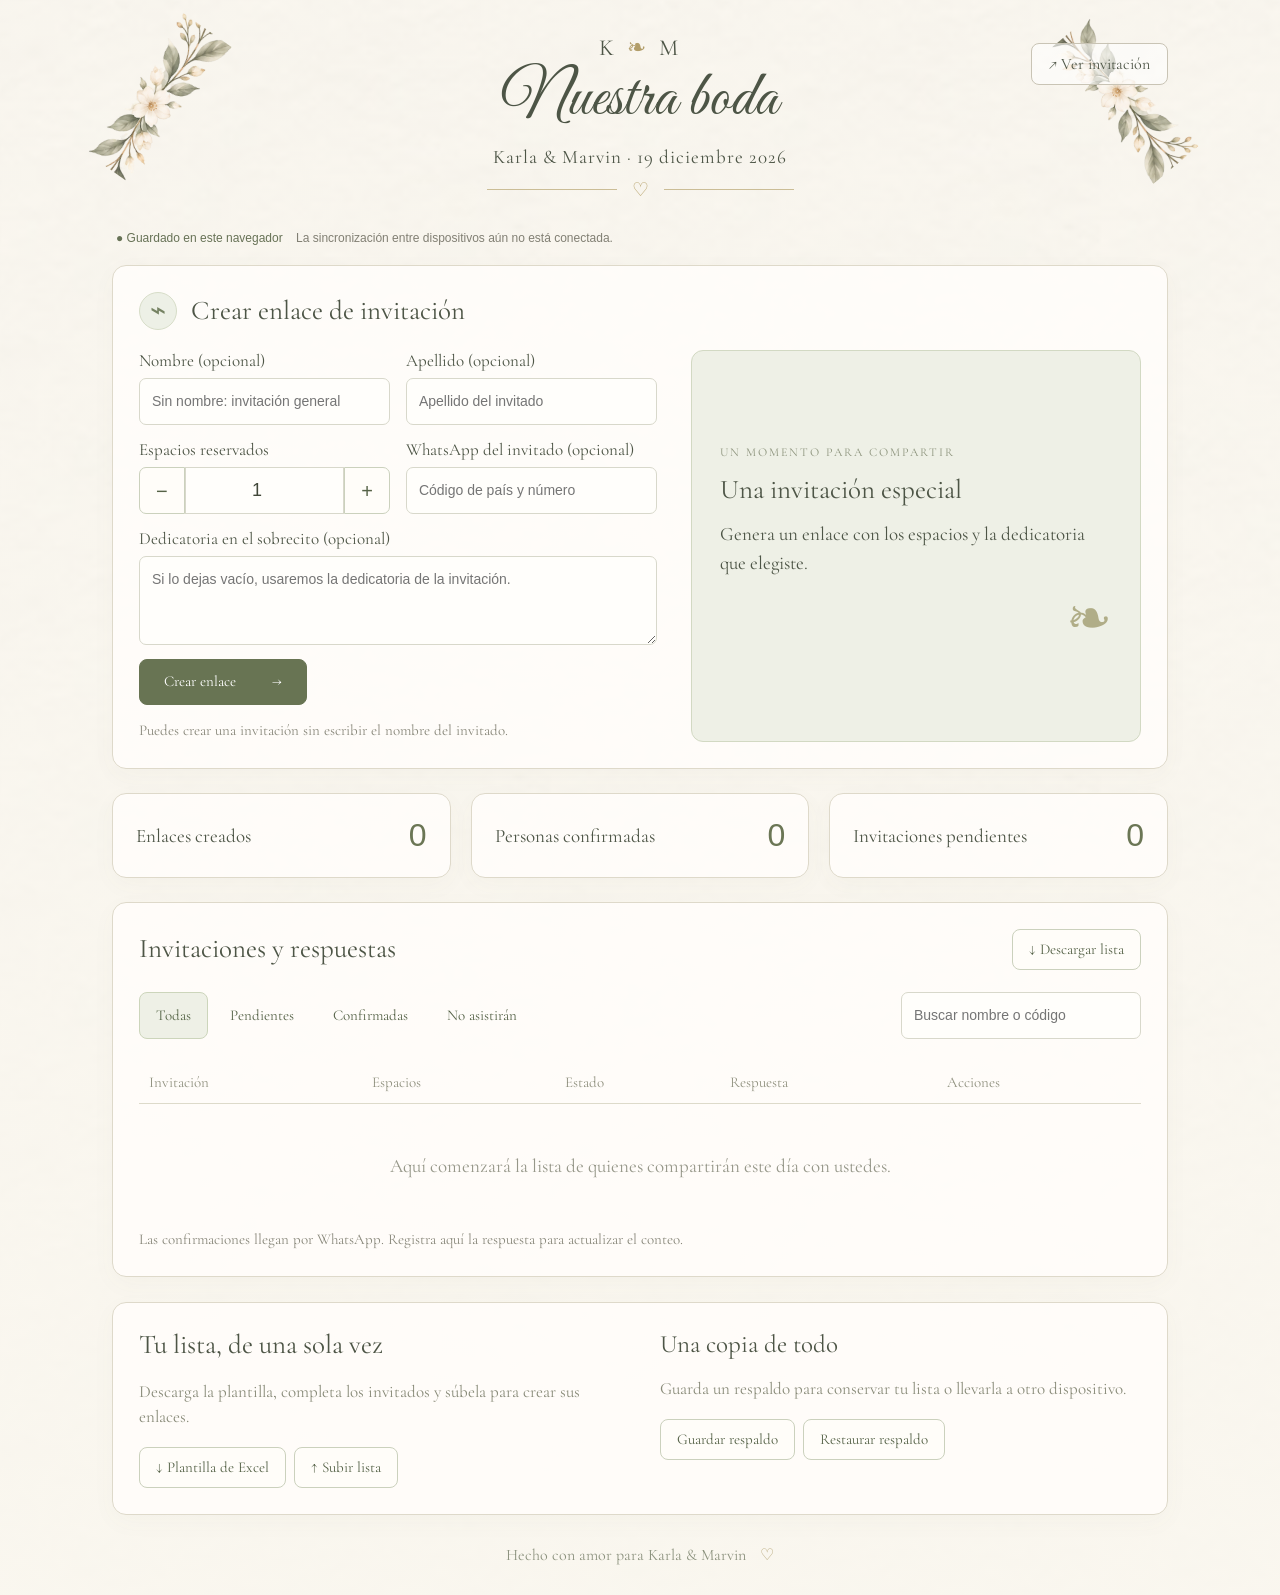
==== panel.html @ fdee2c8f "Crear panel floral de invitados con Excel y enlaces personalizados" ====
<!doctype html><html lang="es"><head><meta charset="utf-8"><meta name="viewport" content="width=device-width,initial-scale=1"><meta name="robots" content="noindex,nofollow"><meta name="referrer" content="no-referrer"><title>Nuestra boda · Panel de invitados</title><link rel="stylesheet" href="panel.css?v=1"><script src="xlsx.full.min.js" defer></script><script src="panel.js?v=1" defer></script></head><body><main class="shell"><header><a class="preview" href="./" target="_blank" rel="noopener">↗ Ver invitación</a><div class="monogram">K <span>❧</span> M</div><h1>Nuestra boda</h1><p class="subtitle">Karla & Marvin · 19 diciembre 2026</p><div class="divider">♡</div></header><p class="storage">● Guardado en este navegador <span>La sincronización entre dispositivos aún no está conectada.</span></p>
<section class="card create"><h2><span class="icon">⌁</span> Crear enlace de invitación</h2><div class="create-grid"><form id="create-form"><div class="field-grid"><label>Nombre (opcional)<input id="guest-first" maxlength="80" placeholder="Sin nombre: invitación general"></label><label>Apellido (opcional)<input id="guest-last" maxlength="80" placeholder="Apellido del invitado"></label></div><div class="field-grid"><label>Espacios reservados<div class="stepper"><button type="button" id="less" aria-label="Disminuir espacios">−</button><input id="spaces" type="number" min="1" max="50" step="1" value="1" required><button type="button" id="more" aria-label="Aumentar espacios">+</button></div></label><label>WhatsApp del invitado (opcional)<input id="phone" type="tel" maxlength="20" placeholder="Código de país y número"></label></div><label>Dedicatoria en el sobrecito (opcional)<textarea id="message" maxlength="1500" rows="3" placeholder="Si lo dejas vacío, usaremos la dedicatoria de la invitación."></textarea></label><button class="primary" type="submit">Crear enlace <span>→</span></button><p class="hint">Puedes crear una invitación sin escribir el nombre del invitado.</p></form><div class="link-preview" id="ready"><div class="tiny">UN MOMENTO PARA COMPARTIR</div><h3>Una invitación especial</h3><p>Genera un enlace con los espacios y la dedicatoria que elegiste.</p><div id="ready-actions" hidden><label>Enlace listo<input id="ready-url" readonly></label><div class="actions"><button id="copy-ready">Copiar enlace</button><a id="share-ready" target="_blank" rel="noopener">WhatsApp ↗</a><a id="open-ready" target="_blank" rel="noopener">Ver invitación ↗</a></div></div><span class="ornament">❧</span></div></div></section>
<div class="stats"><div class="card"><span>Enlaces creados</span><strong id="total">0</strong></div><div class="card"><span>Personas confirmadas</span><strong id="confirmed">0</strong></div><div class="card"><span>Invitaciones pendientes</span><strong id="pending">0</strong></div></div>
<section class="card list"><div class="section-head"><h2>Invitaciones y respuestas</h2><button id="export-list">↓ Descargar lista</button></div><div class="list-tools"><div class="filters" role="group" aria-label="Filtrar invitaciones"><button data-filter="all" class="active">Todas</button><button data-filter="pending">Pendientes</button><button data-filter="confirmed">Confirmadas</button><button data-filter="declined">No asistirán</button></div><input id="search" type="search" placeholder="Buscar nombre o código" aria-label="Buscar nombre o código"></div><div class="table-wrap"><table><thead><tr><th>Invitación</th><th>Espacios</th><th>Estado</th><th>Respuesta</th><th>Acciones</th></tr></thead><tbody id="rows"></tbody></table></div><p id="empty" class="empty">Aquí comenzará la lista de quienes compartirán este día con ustedes.</p><p class="hint">Las confirmaciones llegan por WhatsApp. Registra aquí la respuesta para actualizar el conteo.</p></section>
<section class="card imports"><div><h2>Tu lista, de una sola vez</h2><p>Descarga la plantilla, completa los invitados y súbela para crear sus enlaces.</p><div class="actions"><button id="template">↓ Plantilla de Excel</button><label class="button">↑ Subir lista<input hidden id="import-file" type="file" accept=".xlsx,.csv"></label></div></div><div><h3>Una copia de todo</h3><p>Guarda un respaldo para conservar tu lista o llevarla a otro dispositivo.</p><div class="actions"><button id="backup">Guardar respaldo</button><label class="button">Restaurar respaldo<input hidden id="restore-file" type="file" accept=".json"></label></div></div></section><footer>Hecho con amor para Karla & Marvin <span>♡</span></footer></main>
<dialog id="edit-dialog"><form id="edit-form"><button type="button" class="close" aria-label="Cerrar">×</button><p class="tiny">UN LUGAR EN NUESTRA HISTORIA</p><h2 id="edit-title">Invitación</h2><label>Nombre completo<input id="edit-name" maxlength="160"></label><label>Espacios reservados<input id="edit-spaces" type="number" min="1" max="50" required></label><label>WhatsApp (opcional)<input id="edit-phone" type="tel" maxlength="20"></label><label>Dedicatoria<textarea id="edit-message" maxlength="1500" rows="3"></textarea></label><label>Respuesta<select id="edit-status"><option value="pending">Pendiente</option><option value="confirmed">Confirmada</option><option value="declined">No asistirá</option></select></label><label>Personas que asistirán<input id="edit-attending" type="number" min="0" max="50" value="0" required></label><p class="hint">Al editar, vuelve a compartir el nuevo enlace. Los enlaces enviados conservan los datos anteriores.</p><button class="primary">Guardar cambios</button><button type="button" id="archive">Archivar invitación</button></form></dialog>
<dialog id="import-dialog"><button class="close" aria-label="Cerrar">×</button><h2>Revisar lista</h2><p id="import-summary"></p><div id="import-preview"></div><button class="primary" id="import-confirm">Crear los enlaces</button></dialog><div id="toast" role="status" aria-live="polite"></div></body></html>
---- panel.css ----
@font-face{font-family:WeddingScript;src:url(script.ttf)}@font-face{font-family:WeddingSerif;src:url(serif.ttf)}*{box-sizing:border-box}body{margin:0;background:#f7f4ec;color:#4d5546;font-family:WeddingSerif,Georgia,serif;font-size:19px;background-image:linear-gradient(#faf7efab,#faf7efeb),url(paper-v2.webp);background-size:auto,550px}.shell{max-width:1120px;margin:auto;padding:26px 32px 30px;position:relative}header{isolation:isolate;text-align:center;position:relative;padding:8px 0 16px}header:before,header:after{content:'';position:absolute;pointer-events:none;top:-30px;width:170px;height:205px;background:url(flores-detalle.png) center/contain no-repeat;opacity:.8;z-index:-1}header:before{left:-40px;transform:rotate(125deg)}header:after{right:-40px;transform:rotate(230deg)}.monogram{font-size:23px;letter-spacing:4px}.monogram span{color:#b29d69}h1{font-family:WeddingScript,cursive;font-weight:400;font-size:64px;margin:3px 0 0;line-height:1.1}.subtitle{margin:10px 0;font-size:19px;letter-spacing:1px}.divider{display:flex;align-items:center;gap:15px;justify-content:center;color:#b8a36c}.divider:before,.divider:after{content:'';width:130px;height:1px;background:#cbbd96}.preview{position:absolute;right:0;top:17px;text-decoration:none;border:1px solid #c9c4b5;padding:10px 17px;border-radius:8px;font-size:16px;color:inherit;background:#fff9}.storage{font-family:Arial,sans-serif;font-size:12px;color:#677256;margin:14px 4px 20px}.storage span{color:#817f73;margin-left:10px}.card{background:#fffdfaee;border:1px solid #ded9ca;border-radius:14px;box-shadow:0 7px 25px #73644709;padding:26px}h2{font-weight:500;font-size:27px;margin:0 0 20px;line-height:1.2}h3{font-size:27px;font-weight:500;margin:14px 0}.icon{display:inline-flex;background:#edf0e6;border:1px solid #d7ddc8;align-items:center;justify-content:center;border-radius:50%;width:38px;height:38px;margin-right:8px;color:#768363}.create-grid{display:grid;grid-template-columns:1.15fr 1fr;gap:34px}.field-grid{display:grid;grid-template-columns:1fr 1fr;gap:16px}label{display:block;font-size:17px;margin:0 0 14px}input,textarea,select{display:block;width:100%;font:14px Arial,sans-serif;color:#414739;padding:12px;border:1px solid #d8d8cb;border-radius:7px;background:#fffefb;margin-top:7px;line-height:1.5}textarea{resize:vertical}button,.button,.actions a{font:15px WeddingSerif,Georgia,serif;cursor:pointer;color:#556247;background:#fffdf9;border:1px solid #cbd1bd;padding:10px 16px;border-radius:8px;text-decoration:none;display:inline-block;line-height:1.3}button:hover,.button:hover,.actions a:hover{background:#edf0e6}button:focus-visible,a:focus-visible,input:focus-visible,textarea:focus-visible,select:focus-visible{outline:2px solid #a59159;outline-offset:3px}.primary{background:#687453;color:#fff;border-color:#687453;padding:12px 24px}.primary:hover{background:#536141}.primary span{margin-left:32px}.stepper{display:flex;margin-top:7px;height:47px}.stepper input{margin:0;border-radius:0;text-align:center;font-size:18px;font-variant-numeric:tabular-nums;appearance:textfield}.stepper button{font-family:Arial;font-size:20px}.stepper button:first-child{border-radius:7px 0 0 7px}.stepper button:last-child{border-radius:0 7px 7px 0}.hint{font-size:15px;color:#88877a;line-height:1.45;margin-bottom:0}.link-preview{background:#eef0e6;border:1px solid #d2d9c3;border-radius:12px;padding:35px 28px;align-self:stretch;position:relative;overflow:hidden;display:flex;flex-direction:column;justify-content:center}.tiny{font-size:12px;letter-spacing:2px;color:#8a917a}.link-preview p{line-height:1.5;margin:0 0 15px}.link-preview input{font-size:12px}.ornament{color:#b0ad87;font-size:55px;text-align:right;line-height:1}.actions{display:flex;gap:8px;flex-wrap:wrap}.stats{display:grid;grid-template-columns:repeat(3,1fr);gap:20px;margin:24px 0}.stats .card{display:flex;align-items:center;justify-content:space-between;padding:23px}.stats span{font-size:19px}.stats strong{font:32px Arial,sans-serif;color:#6b7655;font-weight:400}.section-head{display:flex;align-items:center;justify-content:space-between;gap:16px}.section-head h2{margin:0}.list-tools{display:flex;justify-content:space-between;gap:20px;margin:22px 0}.filters{display:flex;gap:5px;flex-wrap:wrap}.filters button{border-color:transparent;background:transparent}.filters .active{background:#eef0e6;border:1px solid #ccd5bb;color:#566647}.list-tools input{width:240px;margin:0}.table-wrap{overflow:auto}table{border-collapse:collapse;width:100%;font-size:17px;min-width:680px}th{font-weight:500;color:#919280;font-size:15px;text-align:left;padding:12px 10px;border-bottom:1px solid #dddaca}td{padding:18px 10px;border-bottom:1px solid #eae6db}td small{display:block;color:#919280;font-size:14px;margin-top:3px}td:nth-child(2){font:17px Arial,sans-serif}.badge{font-size:14px;border-radius:20px;padding:5px 10px;background:#f4ecda;color:#a18b54;white-space:nowrap}.badge.confirmed{background:#e9efdf;color:#61724b}.badge.declined{background:#f4e5df;color:#9b7162}td .actions button,td .actions a{font-size:14px;padding:7px 9px}.empty{text-align:center;padding:28px;line-height:1.6;color:#969789}.imports{display:grid;grid-template-columns:1fr 1fr;gap:40px;margin-top:25px}.imports h2{margin-bottom:10px}.imports h3{margin:0 0 10px;font-size:25px}.imports p{font-size:17px;line-height:1.5;color:#898b79}.imports .button{margin:0}footer{text-align:center;color:#8c927e;font-size:16px;padding:30px 0 0}footer span{color:#b4a475;margin-left:10px}dialog{width:min(560px,calc(100% - 30px));max-height:90dvh;overflow:auto;border:1px solid #d9d2bf;border-radius:15px;padding:32px;background:#faf8f0;color:#4d5546}dialog::backdrop{background:#252d2559;backdrop-filter:blur(4px)}dialog .close{float:right;font:22px Arial;border:none;background:transparent;padding:0 6px}dialog .primary{margin-right:10px}#import-preview{max-height:300px;overflow:auto;margin:16px 0}#import-preview p{margin:0;padding:9px;border-bottom:1px solid #dedbce;font-size:17px}#toast{position:fixed;bottom:24px;left:50%;transform:translateX(-50%);background:#4e5b40;color:white;padding:13px 24px;border-radius:9px;box-shadow:0 4px 20px #0002;max-width:90%;font:14px Arial;display:none;z-index:10}[hidden]{display:none!important}@media(max-width:800px){.shell{padding:22px 17px}.create-grid{grid-template-columns:1fr;gap:20px}.preview{position:static;display:inline-block;margin-bottom:17px}h1{font-size:57px}header:before,header:after{width:100px;opacity:.5}.stats{gap:9px}.stats .card{padding:17px 12px;display:block}.stats span{display:block;font-size:16px;min-height:36px}.stats strong{display:block;margin-top:8px;font-size:27px}.card{padding:22px 18px}.imports{grid-template-columns:1fr;gap:25px}.section-head{align-items:flex-start}.section-head h2{font-size:23px}.list-tools{display:block}.list-tools input{width:100%;margin-top:13px}.storage span{display:block;margin:6px 0 0}.link-preview{padding:25px}.field-grid{gap:10px}label{font-size:16px}input,textarea{font-size:16px}.actions{gap:7px}}@media(prefers-reduced-motion:no-preference){button,a{transition:background .2s}dialog[open]{animation:appear .3s ease-out}@keyframes appear{from{opacity:0;transform:translateY(10px)}to{opacity:1;transform:none}}}
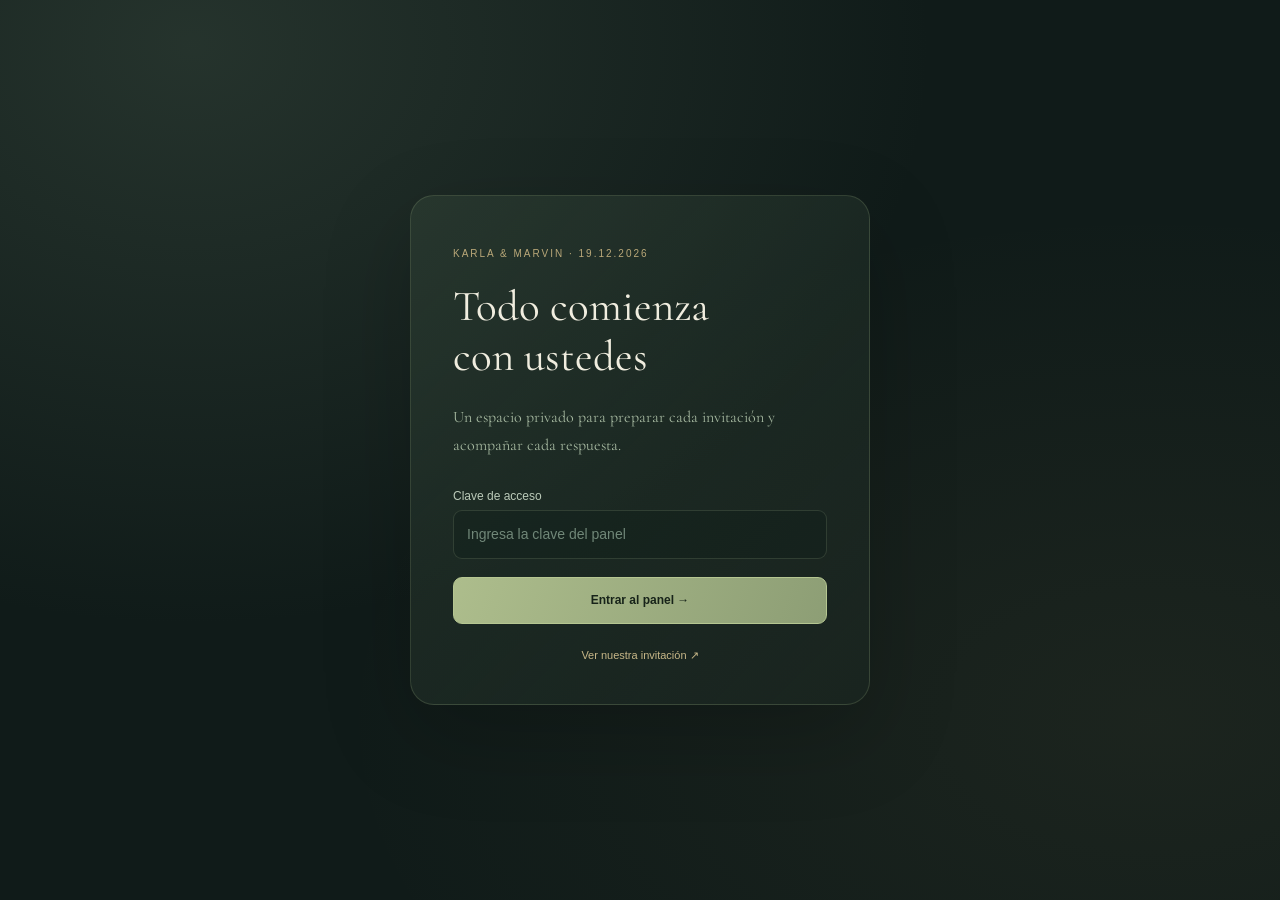
==== commit 1ad5359a: "Panel privado con API D1, Excel y confirmación desde la invitación Acceso con secreto en Cloudflare," ====
--- a/panel.html
+++ b/panel.html
@@ -1,7 +1,7 @@
-<!doctype html><html lang="es"><head><meta charset="utf-8"><meta name="viewport" content="width=device-width,initial-scale=1"><meta name="robots" content="noindex,nofollow"><meta name="referrer" content="no-referrer"><title>Nuestra boda · Panel de invitados</title><link rel="stylesheet" href="panel.css?v=1"><script src="xlsx.full.min.js" defer></script><script src="panel.js?v=1" defer></script></head><body><main class="shell"><header><a class="preview" href="./" target="_blank" rel="noopener">↗ Ver invitación</a><div class="monogram">K <span>❧</span> M</div><h1>Nuestra boda</h1><p class="subtitle">Karla & Marvin · 19 diciembre 2026</p><div class="divider">♡</div></header><p class="storage">● Guardado en este navegador <span>La sincronización entre dispositivos aún no está conectada.</span></p>
-<section class="card create"><h2><span class="icon">⌁</span> Crear enlace de invitación</h2><div class="create-grid"><form id="create-form"><div class="field-grid"><label>Nombre (opcional)<input id="guest-first" maxlength="80" placeholder="Sin nombre: invitación general"></label><label>Apellido (opcional)<input id="guest-last" maxlength="80" placeholder="Apellido del invitado"></label></div><div class="field-grid"><label>Espacios reservados<div class="stepper"><button type="button" id="less" aria-label="Disminuir espacios">−</button><input id="spaces" type="number" min="1" max="50" step="1" value="1" required><button type="button" id="more" aria-label="Aumentar espacios">+</button></div></label><label>WhatsApp del invitado (opcional)<input id="phone" type="tel" maxlength="20" placeholder="Código de país y número"></label></div><label>Dedicatoria en el sobrecito (opcional)<textarea id="message" maxlength="1500" rows="3" placeholder="Si lo dejas vacío, usaremos la dedicatoria de la invitación."></textarea></label><button class="primary" type="submit">Crear enlace <span>→</span></button><p class="hint">Puedes crear una invitación sin escribir el nombre del invitado.</p></form><div class="link-preview" id="ready"><div class="tiny">UN MOMENTO PARA COMPARTIR</div><h3>Una invitación especial</h3><p>Genera un enlace con los espacios y la dedicatoria que elegiste.</p><div id="ready-actions" hidden><label>Enlace listo<input id="ready-url" readonly></label><div class="actions"><button id="copy-ready">Copiar enlace</button><a id="share-ready" target="_blank" rel="noopener">WhatsApp ↗</a><a id="open-ready" target="_blank" rel="noopener">Ver invitación ↗</a></div></div><span class="ornament">❧</span></div></div></section>
+<!doctype html><html lang="es"><head><meta charset="utf-8"><meta name="viewport" content="width=device-width,initial-scale=1"><meta name="robots" content="noindex,nofollow"><meta name="referrer" content="no-referrer"><title>Nuestra boda · Panel de invitados</title><link rel="stylesheet" href="panel.css?v=2"><script src="xlsx.full.min.js" defer></script><script src="panel.js?v=2" defer></script></head><body><section id="login-screen" class="login-screen"><div class="login-card"><p class="tiny">KARLA & MARVIN · 19.12.2026</p><h1>Todo comienza<br>con ustedes</h1><p>Un espacio privado para preparar cada invitación y acompañar cada respuesta.</p><form id="login-form"><label>Clave de acceso<input id="access-key" type="password" autocomplete="current-password" maxlength="1024" required placeholder="Ingresa la clave del panel"></label><button class="primary" id="login-button">Entrar al panel →</button><p id="login-error" role="alert"></p></form><a href="./" class="login-link" target="_blank" rel="noopener">Ver nuestra invitación ↗</a></div></section><main class="shell" id="panel-shell" hidden><nav class="panel-nav" aria-label="Panel de invitados"><a class="brand" href="#">K <span>&</span> M <small>EL GRAN DÍA</small></a><div><a href="#create-section">Crear invitación</a><a href="#guest-section">Invitados</a><a href="#import-section">Mi lista</a><button id="logout">Cerrar sesión</button></div></nav><header><a class="preview" href="./" target="_blank" rel="noopener">↗ Ver invitación</a><p class="tiny">CADA INVITADO, PARTE DE NUESTRA HISTORIA</p><h1>Nuestra boda</h1><p class="subtitle">Karla & Marvin · 19 diciembre 2026</p><div class="divider">♡</div></header><div class="storage"><div><span class="status-dot"></span><strong id="sync-status">Conectando</strong><span id="sync-time"></span></div><button id="refresh">↻ Actualizar respuestas</button></div>
+<section class="card create" id="create-section"><h2><span class="icon">⌁</span> Crear enlace de invitación</h2><div class="create-grid"><form id="create-form"><div class="field-grid"><label>Nombre (opcional)<input id="guest-first" maxlength="80" placeholder="Sin nombre: invitación general"></label><label>Apellido (opcional)<input id="guest-last" maxlength="80" placeholder="Apellido del invitado"></label></div><div class="field-grid"><label>Espacios reservados<div class="stepper"><button type="button" id="less" aria-label="Disminuir espacios">−</button><input id="spaces" type="number" min="1" max="50" step="1" value="1" required><button type="button" id="more" aria-label="Aumentar espacios">+</button></div></label><label>WhatsApp del invitado (opcional)<input id="phone" type="tel" maxlength="20" placeholder="Código de país y número"></label></div><label>Dedicatoria en el sobrecito (opcional)<textarea id="message" maxlength="1500" rows="3" placeholder="Si lo dejas vacío, usaremos la dedicatoria de la invitación."></textarea></label><button class="primary" type="submit">Crear enlace <span>→</span></button><p class="hint">Puedes crear una invitación sin escribir el nombre del invitado.</p></form><div class="link-preview" id="ready"><div class="tiny">UN MOMENTO PARA COMPARTIR</div><h3>Una invitación especial</h3><p>Genera un enlace con los espacios y la dedicatoria que elegiste.</p><div id="ready-actions" hidden><label>Enlace listo<input id="ready-url" readonly></label><div class="actions"><button id="copy-ready">Copiar enlace</button><a id="share-ready" target="_blank" rel="noopener">WhatsApp ↗</a><a id="open-ready" target="_blank" rel="noopener">Ver invitación ↗</a></div></div><span class="ornament">❧</span></div></div></section>
 <div class="stats"><div class="card"><span>Enlaces creados</span><strong id="total">0</strong></div><div class="card"><span>Personas confirmadas</span><strong id="confirmed">0</strong></div><div class="card"><span>Invitaciones pendientes</span><strong id="pending">0</strong></div></div>
-<section class="card list"><div class="section-head"><h2>Invitaciones y respuestas</h2><button id="export-list">↓ Descargar lista</button></div><div class="list-tools"><div class="filters" role="group" aria-label="Filtrar invitaciones"><button data-filter="all" class="active">Todas</button><button data-filter="pending">Pendientes</button><button data-filter="confirmed">Confirmadas</button><button data-filter="declined">No asistirán</button></div><input id="search" type="search" placeholder="Buscar nombre o código" aria-label="Buscar nombre o código"></div><div class="table-wrap"><table><thead><tr><th>Invitación</th><th>Espacios</th><th>Estado</th><th>Respuesta</th><th>Acciones</th></tr></thead><tbody id="rows"></tbody></table></div><p id="empty" class="empty">Aquí comenzará la lista de quienes compartirán este día con ustedes.</p><p class="hint">Las confirmaciones llegan por WhatsApp. Registra aquí la respuesta para actualizar el conteo.</p></section>
-<section class="card imports"><div><h2>Tu lista, de una sola vez</h2><p>Descarga la plantilla, completa los invitados y súbela para crear sus enlaces.</p><div class="actions"><button id="template">↓ Plantilla de Excel</button><label class="button">↑ Subir lista<input hidden id="import-file" type="file" accept=".xlsx,.csv"></label></div></div><div><h3>Una copia de todo</h3><p>Guarda un respaldo para conservar tu lista o llevarla a otro dispositivo.</p><div class="actions"><button id="backup">Guardar respaldo</button><label class="button">Restaurar respaldo<input hidden id="restore-file" type="file" accept=".json"></label></div></div></section><footer>Hecho con amor para Karla & Marvin <span>♡</span></footer></main>
-<dialog id="edit-dialog"><form id="edit-form"><button type="button" class="close" aria-label="Cerrar">×</button><p class="tiny">UN LUGAR EN NUESTRA HISTORIA</p><h2 id="edit-title">Invitación</h2><label>Nombre completo<input id="edit-name" maxlength="160"></label><label>Espacios reservados<input id="edit-spaces" type="number" min="1" max="50" required></label><label>WhatsApp (opcional)<input id="edit-phone" type="tel" maxlength="20"></label><label>Dedicatoria<textarea id="edit-message" maxlength="1500" rows="3"></textarea></label><label>Respuesta<select id="edit-status"><option value="pending">Pendiente</option><option value="confirmed">Confirmada</option><option value="declined">No asistirá</option></select></label><label>Personas que asistirán<input id="edit-attending" type="number" min="0" max="50" value="0" required></label><p class="hint">Al editar, vuelve a compartir el nuevo enlace. Los enlaces enviados conservan los datos anteriores.</p><button class="primary">Guardar cambios</button><button type="button" id="archive">Archivar invitación</button></form></dialog>
+<section class="card list" id="guest-section"><div class="section-head"><h2>Invitaciones y respuestas</h2><button id="export-list">↓ Descargar lista</button></div><div class="list-tools"><div class="filters" role="group" aria-label="Filtrar invitaciones"><button data-filter="all" class="active">Todas</button><button data-filter="pending">Pendientes</button><button data-filter="confirmed">Confirmadas</button><button data-filter="declined">No asistirán</button><button data-filter="archived">Archivadas</button></div><input id="search" type="search" placeholder="Buscar nombre o código" aria-label="Buscar nombre o código"></div><div class="table-wrap"><table><thead><tr><th>Invitación</th><th>Espacios</th><th>Estado</th><th>Respuesta</th><th>Acciones</th></tr></thead><tbody id="rows"></tbody></table></div><p id="empty" class="empty">Aquí comenzará la lista de quienes compartirán este día con ustedes.</p><p class="hint">Las respuestas se guardan desde la invitación. Pulsa Actualizar respuestas para ver las más recientes; también puedes registrarlas manualmente.</p></section>
+<section class="card imports" id="import-section"><div><h2>Tu lista, de una sola vez</h2><p>Descarga la plantilla, completa los invitados y súbela para crear sus enlaces.</p><div class="actions"><button id="template">↓ Plantilla de Excel</button><label class="button">↑ Subir lista<input hidden id="import-file" type="file" accept=".xlsx,.csv"></label></div></div><div><h3>Una copia de todo</h3><p>Guarda una copia de tu lista. Tu información se comparte entre dispositivos al ingresar al panel.</p><div class="actions"><button id="backup">Guardar respaldo</button><button id="migrate-local">Recuperar lista de este navegador</button><label class="button">Restaurar respaldo<input hidden id="restore-file" type="file" accept=".json"></label></div></div></section><footer>Hecho con cariño para Karla y Marvin <span>♡</span></footer></main>
+<dialog id="edit-dialog"><form id="edit-form"><button type="button" class="close" aria-label="Cerrar">×</button><p class="tiny">UN LUGAR EN NUESTRA HISTORIA</p><h2 id="edit-title">Invitación</h2><label>Nombre completo<input id="edit-name" maxlength="160"></label><label>Espacios reservados<input id="edit-spaces" type="number" min="1" max="50" required></label><label>WhatsApp (opcional)<input id="edit-phone" type="tel" maxlength="20"></label><label>Dedicatoria<textarea id="edit-message" maxlength="1500" rows="3"></textarea></label><label>Respuesta<select id="edit-status"><option value="pending">Pendiente</option><option value="confirmed">Confirmada</option><option value="declined">No asistirá</option></select></label><label>Personas que asistirán<input id="edit-attending" type="number" min="0" max="50" value="0" required></label><p class="hint">Los cambios se reflejan en el mismo enlace. Las invitaciones anteriores a esta conexión deben compartirse de nuevo.</p><button class="primary">Guardar cambios</button><button type="button" id="archive">Archivar invitación</button><p class="hint">Archivar desactiva su enlace. Puedes recuperar invitaciones archivadas desde el filtro Archivadas.</p></form></dialog>
 <dialog id="import-dialog"><button class="close" aria-label="Cerrar">×</button><h2>Revisar lista</h2><p id="import-summary"></p><div id="import-preview"></div><button class="primary" id="import-confirm">Crear los enlaces</button></dialog><div id="toast" role="status" aria-live="polite"></div></body></html>
--- a/panel.css
+++ b/panel.css
@@ -1 +1,5 @@
 @font-face{font-family:WeddingScript;src:url(script.ttf)}@font-face{font-family:WeddingSerif;src:url(serif.ttf)}*{box-sizing:border-box}body{margin:0;background:#f7f4ec;color:#4d5546;font-family:WeddingSerif,Georgia,serif;font-size:19px;background-image:linear-gradient(#faf7efab,#faf7efeb),url(paper-v2.webp);background-size:auto,550px}.shell{max-width:1120px;margin:auto;padding:26px 32px 30px;position:relative}header{isolation:isolate;text-align:center;position:relative;padding:8px 0 16px}header:before,header:after{content:'';position:absolute;pointer-events:none;top:-30px;width:170px;height:205px;background:url(flores-detalle.png) center/contain no-repeat;opacity:.8;z-index:-1}header:before{left:-40px;transform:rotate(125deg)}header:after{right:-40px;transform:rotate(230deg)}.monogram{font-size:23px;letter-spacing:4px}.monogram span{color:#b29d69}h1{font-family:WeddingScript,cursive;font-weight:400;font-size:64px;margin:3px 0 0;line-height:1.1}.subtitle{margin:10px 0;font-size:19px;letter-spacing:1px}.divider{display:flex;align-items:center;gap:15px;justify-content:center;color:#b8a36c}.divider:before,.divider:after{content:'';width:130px;height:1px;background:#cbbd96}.preview{position:absolute;right:0;top:17px;text-decoration:none;border:1px solid #c9c4b5;padding:10px 17px;border-radius:8px;font-size:16px;color:inherit;background:#fff9}.storage{font-family:Arial,sans-serif;font-size:12px;color:#677256;margin:14px 4px 20px}.storage span{color:#817f73;margin-left:10px}.card{background:#fffdfaee;border:1px solid #ded9ca;border-radius:14px;box-shadow:0 7px 25px #73644709;padding:26px}h2{font-weight:500;font-size:27px;margin:0 0 20px;line-height:1.2}h3{font-size:27px;font-weight:500;margin:14px 0}.icon{display:inline-flex;background:#edf0e6;border:1px solid #d7ddc8;align-items:center;justify-content:center;border-radius:50%;width:38px;height:38px;margin-right:8px;color:#768363}.create-grid{display:grid;grid-template-columns:1.15fr 1fr;gap:34px}.field-grid{display:grid;grid-template-columns:1fr 1fr;gap:16px}label{display:block;font-size:17px;margin:0 0 14px}input,textarea,select{display:block;width:100%;font:14px Arial,sans-serif;color:#414739;padding:12px;border:1px solid #d8d8cb;border-radius:7px;background:#fffefb;margin-top:7px;line-height:1.5}textarea{resize:vertical}button,.button,.actions a{font:15px WeddingSerif,Georgia,serif;cursor:pointer;color:#556247;background:#fffdf9;border:1px solid #cbd1bd;padding:10px 16px;border-radius:8px;text-decoration:none;display:inline-block;line-height:1.3}button:hover,.button:hover,.actions a:hover{background:#edf0e6}button:focus-visible,a:focus-visible,input:focus-visible,textarea:focus-visible,select:focus-visible{outline:2px solid #a59159;outline-offset:3px}.primary{background:#687453;color:#fff;border-color:#687453;padding:12px 24px}.primary:hover{background:#536141}.primary span{margin-left:32px}.stepper{display:flex;margin-top:7px;height:47px}.stepper input{margin:0;border-radius:0;text-align:center;font-size:18px;font-variant-numeric:tabular-nums;appearance:textfield}.stepper button{font-family:Arial;font-size:20px}.stepper button:first-child{border-radius:7px 0 0 7px}.stepper button:last-child{border-radius:0 7px 7px 0}.hint{font-size:15px;color:#88877a;line-height:1.45;margin-bottom:0}.link-preview{background:#eef0e6;border:1px solid #d2d9c3;border-radius:12px;padding:35px 28px;align-self:stretch;position:relative;overflow:hidden;display:flex;flex-direction:column;justify-content:center}.tiny{font-size:12px;letter-spacing:2px;color:#8a917a}.link-preview p{line-height:1.5;margin:0 0 15px}.link-preview input{font-size:12px}.ornament{color:#b0ad87;font-size:55px;text-align:right;line-height:1}.actions{display:flex;gap:8px;flex-wrap:wrap}.stats{display:grid;grid-template-columns:repeat(3,1fr);gap:20px;margin:24px 0}.stats .card{display:flex;align-items:center;justify-content:space-between;padding:23px}.stats span{font-size:19px}.stats strong{font:32px Arial,sans-serif;color:#6b7655;font-weight:400}.section-head{display:flex;align-items:center;justify-content:space-between;gap:16px}.section-head h2{margin:0}.list-tools{display:flex;justify-content:space-between;gap:20px;margin:22px 0}.filters{display:flex;gap:5px;flex-wrap:wrap}.filters button{border-color:transparent;background:transparent}.filters .active{background:#eef0e6;border:1px solid #ccd5bb;color:#566647}.list-tools input{width:240px;margin:0}.table-wrap{overflow:auto}table{border-collapse:collapse;width:100%;font-size:17px;min-width:680px}th{font-weight:500;color:#919280;font-size:15px;text-align:left;padding:12px 10px;border-bottom:1px solid #dddaca}td{padding:18px 10px;border-bottom:1px solid #eae6db}td small{display:block;color:#919280;font-size:14px;margin-top:3px}td:nth-child(2){font:17px Arial,sans-serif}.badge{font-size:14px;border-radius:20px;padding:5px 10px;background:#f4ecda;color:#a18b54;white-space:nowrap}.badge.confirmed{background:#e9efdf;color:#61724b}.badge.declined{background:#f4e5df;color:#9b7162}td .actions button,td .actions a{font-size:14px;padding:7px 9px}.empty{text-align:center;padding:28px;line-height:1.6;color:#969789}.imports{display:grid;grid-template-columns:1fr 1fr;gap:40px;margin-top:25px}.imports h2{margin-bottom:10px}.imports h3{margin:0 0 10px;font-size:25px}.imports p{font-size:17px;line-height:1.5;color:#898b79}.imports .button{margin:0}footer{text-align:center;color:#8c927e;font-size:16px;padding:30px 0 0}footer span{color:#b4a475;margin-left:10px}dialog{width:min(560px,calc(100% - 30px));max-height:90dvh;overflow:auto;border:1px solid #d9d2bf;border-radius:15px;padding:32px;background:#faf8f0;color:#4d5546}dialog::backdrop{background:#252d2559;backdrop-filter:blur(4px)}dialog .close{float:right;font:22px Arial;border:none;background:transparent;padding:0 6px}dialog .primary{margin-right:10px}#import-preview{max-height:300px;overflow:auto;margin:16px 0}#import-preview p{margin:0;padding:9px;border-bottom:1px solid #dedbce;font-size:17px}#toast{position:fixed;bottom:24px;left:50%;transform:translateX(-50%);background:#4e5b40;color:white;padding:13px 24px;border-radius:9px;box-shadow:0 4px 20px #0002;max-width:90%;font:14px Arial;display:none;z-index:10}[hidden]{display:none!important}@media(max-width:800px){.shell{padding:22px 17px}.create-grid{grid-template-columns:1fr;gap:20px}.preview{position:static;display:inline-block;margin-bottom:17px}h1{font-size:57px}header:before,header:after{width:100px;opacity:.5}.stats{gap:9px}.stats .card{padding:17px 12px;display:block}.stats span{display:block;font-size:16px;min-height:36px}.stats strong{display:block;margin-top:8px;font-size:27px}.card{padding:22px 18px}.imports{grid-template-columns:1fr;gap:25px}.section-head{align-items:flex-start}.section-head h2{font-size:23px}.list-tools{display:block}.list-tools input{width:100%;margin-top:13px}.storage span{display:block;margin:6px 0 0}.link-preview{padding:25px}.field-grid{gap:10px}label{font-size:16px}input,textarea{font-size:16px}.actions{gap:7px}}@media(prefers-reduced-motion:no-preference){button,a{transition:background .2s}dialog[open]{animation:appear .3s ease-out}@keyframes appear{from{opacity:0;transform:translateY(10px)}to{opacity:1;transform:none}}}
+/* Elegant private control room: sage glass, warm gold, clear hierarchy. */
+body{background:#101b19;color:#eceee5;font-family:Arial,sans-serif;font-size:15px;background-image:radial-gradient(ellipse at 15% 5%,#50645455,transparent 48%),radial-gradient(ellipse at 90% 80%,#aa925c14,transparent 50%);min-height:100vh}.shell{max-width:1200px;padding:24px 32px 36px}html{scroll-behavior:smooth;scroll-padding-top:25px}.panel-nav{display:flex;align-items:center;justify-content:space-between;padding:12px 0 24px;border-bottom:1px solid #ffffff18;gap:24px}.brand{font:30px WeddingSerif,Georgia;color:#eceee5;text-decoration:none;white-space:nowrap}.brand span{color:#cab88c}.brand small{display:block;font:9px Arial;letter-spacing:3px;margin-top:6px;color:#a5b8a5}.panel-nav>div{display:flex;align-items:center;gap:20px}.panel-nav>div>a{color:#aebcaf;text-decoration:none;font-size:12px}.panel-nav button{font-size:12px;padding:8px 14px}header{padding:40px 0 22px;text-align:left}header:before,header:after{display:none}header h1{font:60px WeddingSerif,Georgia;line-height:1.1;margin:12px 0;color:#f4f0e6}header .tiny{font:10px Arial;letter-spacing:2.5px;color:#c9b587}header .subtitle{font:15px WeddingSerif,Georgia;color:#a5b8a5;letter-spacing:1px}header .divider{display:none}.preview{top:55px;font:12px Arial;background:#23352e;border-color:#65775c55;color:#ccd7c6;padding:12px 18px}.storage{display:flex;align-items:center;justify-content:space-between;gap:18px;margin:4px 0 22px;padding:15px 19px;background:#26382f66;border:1px solid #859d6940;border-radius:12px;font-size:12px;color:#b8c8b4}.storage>div{display:flex;align-items:center;gap:9px;flex-wrap:wrap}.storage strong{font-weight:400}.storage span{color:#859c8a;margin:0;font-size:11px}.status-dot{width:6px;height:6px;border-radius:100%;background:#a8c993;box-shadow:0 0 10px #a8c99366}.card{background:linear-gradient(135deg,#283b325e,#1c2c275c);border:1px solid #90a78225;border-radius:18px;box-shadow:0 15px 40px #00000012;padding:28px;backdrop-filter:blur(18px)}h2{font:26px WeddingSerif,Georgia;color:#edece0;letter-spacing:.2px}h3{font:27px WeddingSerif,Georgia;color:#eef0e5}.icon{background:#a3b58512;color:#c5d6b1;border-color:#a1b68433}.field-grid{gap:20px}label{font:12px Arial;color:#bbcab9;margin-bottom:18px}input,textarea,select{color:#e9eee2;border:1px solid #9caa8933;background:#10201966;padding:13px;border-radius:9px;font:14px Arial;line-height:1.5}input::placeholder,textarea::placeholder{color:#708778}input:focus,textarea:focus,select:focus{border-color:#baa773}select option{background:#203127;color:#e9eee2}button,.button,.actions a{font:12px Arial;color:#c6d3bc;background:#a5bc8710;border:1px solid #97aa7938;border-radius:9px;padding:11px 15px;line-height:1.4}button:hover,.button:hover,.actions a:hover{background:#97aa7924}.primary{background:linear-gradient(110deg,#adbd8c,#8d9e75);color:#172319;border-color:#b5c691;padding:14px 24px;font-weight:600}.primary:hover{background:#bdcc9c}.primary span{margin-left:24px}.hint{font:12px Arial;color:#869b87;line-height:1.6}.link-preview{background:radial-gradient(ellipse at 100% 0,#b9b08325,transparent 60%),#34433733;border:1px solid #a0b08040;border-radius:15px;padding:32px}.tiny{font:10px Arial;letter-spacing:2px;color:#baa879}.link-preview p{color:#a7baa4;font:14px WeddingSerif,Georgia;line-height:1.7}.link-preview h3{font-size:32px}.link-preview input{font:11px Arial}.ornament{color:#b2a177;font-size:46px}.stats{gap:16px}.stats .card{padding:24px}.stats span{font:12px Arial;color:#a7b9a5}.stats strong{font:36px WeddingSerif,Georgia;color:#d5d8b9}.list-tools input{width:260px;font:13px Arial}.filters button{font-size:11px;color:#94aa95}.filters .active{color:#d7e1c7;background:#a6b7831a;border-color:#a6b7834d}table{font:13px Arial;min-width:700px}th{font:10px Arial;text-transform:uppercase;letter-spacing:1px;color:#879b88;border-bottom-color:#a1b58a25}td{padding:19px 10px;border-bottom-color:#a1b58a15}td small{font:14px WeddingSerif,Georgia;color:#c7d2ba;margin-top:7px}td .actions button,td .actions a{font-size:11px}td:nth-child(2){font:17px Arial;color:#d8ddcb}.badge{font:10px Arial;padding:6px 11px;background:#c1a9671c;color:#d9c998;border:1px solid #c1a96738}.badge.confirmed{background:#9fc67e15;color:#b9d89b;border-color:#9fc67e38}.badge.declined{background:#d4958614;color:#d4b3a3;border-color:#d495862c}.empty{color:#8a9f8b;font:16px WeddingSerif,Georgia}.imports p{font:14px WeddingSerif,Georgia;color:#99ac98;line-height:1.6}.imports h3{color:#eeeddf}.imports .actions{gap:10px}footer{font:12px WeddingSerif,Georgia;color:#94a28b;padding:32px 0}dialog{background:#1d2d25;color:#dee6d7;border-color:#92a77644;box-shadow:0 20px 100px #0006}dialog::backdrop{background:#07120dcc;backdrop-filter:blur(8px)}#import-preview p{border-color:#a1b58a22;font:14px Arial}#toast{background:#d1ddba;color:#263222;box-shadow:0 8px 35px #0005;font-size:13px}button:disabled{opacity:.5;cursor:wait}button:focus-visible,a:focus-visible,input:focus-visible,textarea:focus-visible,select:focus-visible{outline-color:#d1b979}.login-screen{min-height:100dvh;display:grid;place-items:center;padding:28px}.login-card{width:min(460px,100%);padding:42px;border:1px solid #a0b08035;border-radius:24px;background:linear-gradient(135deg,#33453877,#1d2c2555);box-shadow:0 30px 90px #0003}.login-card h1{font:43px WeddingSerif,Georgia;margin:23px 0;color:#f0eddf;line-height:1.15}.login-card>p:not(.tiny){font:16px WeddingSerif,Georgia;line-height:1.7;color:#a4b79f}.login-card form{margin-top:30px}.login-card .primary{width:100%}.login-link{display:block;text-align:center;margin-top:25px;font-size:11px;color:#c7b788;text-decoration:none}#login-error{font-size:12px;line-height:1.6;color:#e4b7a7}.shell[inert]{opacity:.7}.section-head{gap:18px}
+@media(max-width:800px){.shell{padding:18px 17px}.panel-nav{align-items:flex-start;padding-bottom:18px}.panel-nav>div{gap:10px;flex-wrap:wrap;justify-content:flex-end;max-width:240px}.panel-nav>div>a{font-size:10px}.brand{font-size:24px}header{padding:30px 0 18px}header h1{font-size:45px}header .tiny{font-size:9px;letter-spacing:1.5px}.preview{position:static;float:right;margin-bottom:14px;font-size:10px;padding:9px}.storage{align-items:flex-start;padding:14px;flex-wrap:wrap}.storage>div{gap:8px}.storage #sync-time{display:block;flex-basis:100%}.storage button{font-size:11px}.card{padding:22px 18px}.stats{gap:8px}.stats .card{padding:17px 12px}.stats span{font-size:10px;min-height:28px;line-height:1.6}.stats strong{font-size:31px}.field-grid{gap:12px}input,textarea,select{font-size:16px}.list-tools input{width:100%}.filters button{padding:9px 8px}.section-head h2{font-size:22px}.section-head button{font-size:10px}.link-preview{padding:25px}.login-card{padding:30px}.login-card h1{font-size:37px}}
+@media(prefers-reduced-motion:reduce){html{scroll-behavior:auto}}
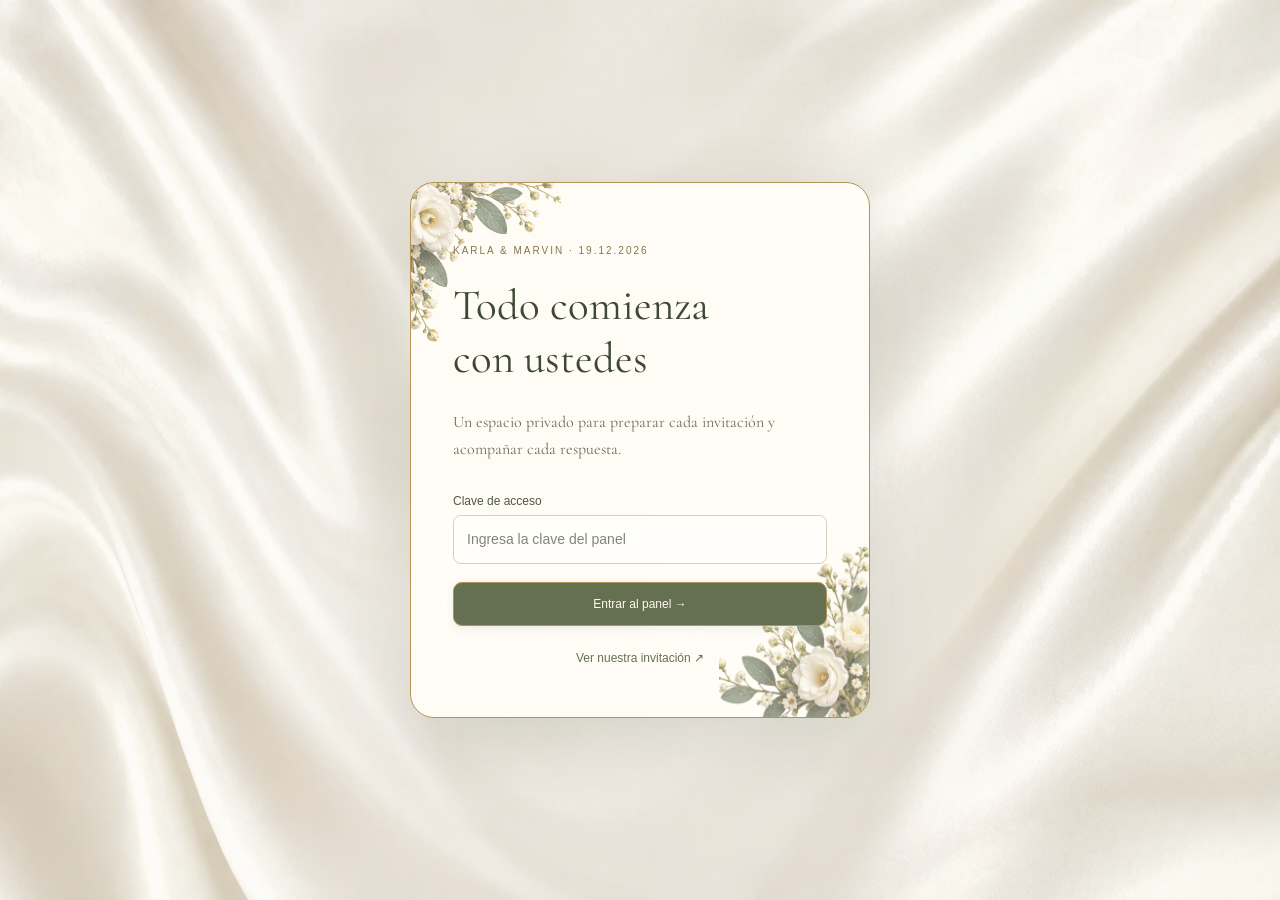
==== commit 4073856a: "Organizar panel con diseño de la invitación y tarjetas móviles" ====
--- a/panel.html
+++ b/panel.html
@@ -1,7 +1,9 @@
-<!doctype html><html lang="es"><head><meta charset="utf-8"><meta name="viewport" content="width=device-width,initial-scale=1"><meta name="robots" content="noindex,nofollow"><meta name="referrer" content="no-referrer"><title>Nuestra boda · Panel de invitados</title><link rel="stylesheet" href="panel.css?v=2"><script src="xlsx.full.min.js" defer></script><script src="panel.js?v=2" defer></script></head><body><section id="login-screen" class="login-screen"><div class="login-card"><p class="tiny">KARLA & MARVIN · 19.12.2026</p><h1>Todo comienza<br>con ustedes</h1><p>Un espacio privado para preparar cada invitación y acompañar cada respuesta.</p><form id="login-form"><label>Clave de acceso<input id="access-key" type="password" autocomplete="current-password" maxlength="1024" required placeholder="Ingresa la clave del panel"></label><button class="primary" id="login-button">Entrar al panel →</button><p id="login-error" role="alert"></p></form><a href="./" class="login-link" target="_blank" rel="noopener">Ver nuestra invitación ↗</a></div></section><main class="shell" id="panel-shell" hidden><nav class="panel-nav" aria-label="Panel de invitados"><a class="brand" href="#">K <span>&</span> M <small>EL GRAN DÍA</small></a><div><a href="#create-section">Crear invitación</a><a href="#guest-section">Invitados</a><a href="#import-section">Mi lista</a><button id="logout">Cerrar sesión</button></div></nav><header><a class="preview" href="./" target="_blank" rel="noopener">↗ Ver invitación</a><p class="tiny">CADA INVITADO, PARTE DE NUESTRA HISTORIA</p><h1>Nuestra boda</h1><p class="subtitle">Karla & Marvin · 19 diciembre 2026</p><div class="divider">♡</div></header><div class="storage"><div><span class="status-dot"></span><strong id="sync-status">Conectando</strong><span id="sync-time"></span></div><button id="refresh">↻ Actualizar respuestas</button></div>
-<section class="card create" id="create-section"><h2><span class="icon">⌁</span> Crear enlace de invitación</h2><div class="create-grid"><form id="create-form"><div class="field-grid"><label>Nombre (opcional)<input id="guest-first" maxlength="80" placeholder="Sin nombre: invitación general"></label><label>Apellido (opcional)<input id="guest-last" maxlength="80" placeholder="Apellido del invitado"></label></div><div class="field-grid"><label>Espacios reservados<div class="stepper"><button type="button" id="less" aria-label="Disminuir espacios">−</button><input id="spaces" type="number" min="1" max="50" step="1" value="1" required><button type="button" id="more" aria-label="Aumentar espacios">+</button></div></label><label>WhatsApp del invitado (opcional)<input id="phone" type="tel" maxlength="20" placeholder="Código de país y número"></label></div><label>Dedicatoria en el sobrecito (opcional)<textarea id="message" maxlength="1500" rows="3" placeholder="Si lo dejas vacío, usaremos la dedicatoria de la invitación."></textarea></label><button class="primary" type="submit">Crear enlace <span>→</span></button><p class="hint">Puedes crear una invitación sin escribir el nombre del invitado.</p></form><div class="link-preview" id="ready"><div class="tiny">UN MOMENTO PARA COMPARTIR</div><h3>Una invitación especial</h3><p>Genera un enlace con los espacios y la dedicatoria que elegiste.</p><div id="ready-actions" hidden><label>Enlace listo<input id="ready-url" readonly></label><div class="actions"><button id="copy-ready">Copiar enlace</button><a id="share-ready" target="_blank" rel="noopener">WhatsApp ↗</a><a id="open-ready" target="_blank" rel="noopener">Ver invitación ↗</a></div></div><span class="ornament">❧</span></div></div></section>
-<div class="stats"><div class="card"><span>Enlaces creados</span><strong id="total">0</strong></div><div class="card"><span>Personas confirmadas</span><strong id="confirmed">0</strong></div><div class="card"><span>Invitaciones pendientes</span><strong id="pending">0</strong></div></div>
-<section class="card list" id="guest-section"><div class="section-head"><h2>Invitaciones y respuestas</h2><button id="export-list">↓ Descargar lista</button></div><div class="list-tools"><div class="filters" role="group" aria-label="Filtrar invitaciones"><button data-filter="all" class="active">Todas</button><button data-filter="pending">Pendientes</button><button data-filter="confirmed">Confirmadas</button><button data-filter="declined">No asistirán</button><button data-filter="archived">Archivadas</button></div><input id="search" type="search" placeholder="Buscar nombre o código" aria-label="Buscar nombre o código"></div><div class="table-wrap"><table><thead><tr><th>Invitación</th><th>Espacios</th><th>Estado</th><th>Respuesta</th><th>Acciones</th></tr></thead><tbody id="rows"></tbody></table></div><p id="empty" class="empty">Aquí comenzará la lista de quienes compartirán este día con ustedes.</p><p class="hint">Las respuestas se guardan desde la invitación. Pulsa Actualizar respuestas para ver las más recientes; también puedes registrarlas manualmente.</p></section>
-<section class="card imports" id="import-section"><div><h2>Tu lista, de una sola vez</h2><p>Descarga la plantilla, completa los invitados y súbela para crear sus enlaces.</p><div class="actions"><button id="template">↓ Plantilla de Excel</button><label class="button">↑ Subir lista<input hidden id="import-file" type="file" accept=".xlsx,.csv"></label></div></div><div><h3>Una copia de todo</h3><p>Guarda una copia de tu lista. Tu información se comparte entre dispositivos al ingresar al panel.</p><div class="actions"><button id="backup">Guardar respaldo</button><button id="migrate-local">Recuperar lista de este navegador</button><label class="button">Restaurar respaldo<input hidden id="restore-file" type="file" accept=".json"></label></div></div></section><footer>Hecho con cariño para Karla y Marvin <span>♡</span></footer></main>
+<!doctype html><html lang="es"><head><meta charset="utf-8"><meta name="viewport" content="width=device-width,initial-scale=1"><meta name="robots" content="noindex,nofollow"><meta name="referrer" content="no-referrer"><title>Nuestra boda · Panel de invitados</title><link rel="stylesheet" href="panel.css?v=3"><script src="xlsx.full.min.js" defer></script><script src="panel.js?v=5" defer></script><style>#delete-dialog{max-width:min(92vw,480px)}#delete-dialog p{line-height:1.6}#delete-dialog .actions{margin-top:24px;gap:12px}#delete-dialog .primary,#delete-invitation{color:#fff;background:#8b4242;border-color:#8b4242}</style></head><body><section id="login-screen" class="login-screen"><div class="login-card"><p class="tiny">KARLA & MARVIN · 19.12.2026</p><h1>Todo comienza<br>con ustedes</h1><p>Un espacio privado para preparar cada invitación y acompañar cada respuesta.</p><form id="login-form"><label>Clave de acceso<input id="access-key" type="password" autocomplete="current-password" maxlength="1024" required placeholder="Ingresa la clave del panel"></label><button class="primary" id="login-button">Entrar al panel →</button><p id="login-error" role="alert"></p></form><a href="./" class="login-link" target="_blank" rel="noopener">Ver nuestra invitación ↗</a></div></section><main class="shell" id="panel-shell" hidden><nav class="panel-nav" aria-label="Panel de invitados"><a class="brand" href="#summary-section">Karla <span>&amp;</span><br>Marvin<small>NUESTRA BODA · 19.12.2026</small></a><div><a href="#summary-section">⌂ &nbsp; Resumen</a><a href="#guest-section">♧ &nbsp; Invitados y respuestas</a><a href="#create-section">＋ &nbsp; Nueva invitación</a><a href="#import-section">⇅ &nbsp; Mi lista y respaldos</a><a href="./" target="_blank" rel="noopener">↗ &nbsp; Ver invitación</a><button id="logout">Cerrar sesión</button></div><span class="nav-ornament" aria-hidden="true">❧ ♡ ❧</span></nav><header><a class="preview" href="#create-section">＋ Nueva invitación</a><p class="tiny">CADA INVITADO, PARTE DE NUESTRA HISTORIA</p><h1>Nuestros invitados</h1><p class="subtitle">Cada detalle para nuestro gran día · Karla &amp; Marvin</p><div class="divider">♡</div></header><div class="storage"><div><span class="status-dot"></span><strong id="sync-status">Conectando</strong><span id="sync-time"></span></div><button id="refresh">↻ Actualizar respuestas</button></div>
+<div class="stats" id="summary-section"><div class="card"><span>Enlaces creados</span><strong id="total">0</strong></div><div class="card"><span>Personas confirmadas</span><strong id="confirmed">0</strong></div><div class="card"><span>Invitaciones pendientes</span><strong id="pending">0</strong></div><div class="card"><span>No asistirán</span><strong id="declined-total">0</strong></div></div>
+
+<section class="card list" id="guest-section"><div class="section-head"><h2>Lista de invitados</h2><button id="export-list">↓ Exportar Excel</button></div><div class="list-tools"><div class="filters" role="group" aria-label="Filtrar invitaciones"><button data-filter="all" class="active">Todas</button><button data-filter="pending">Pendientes</button><button data-filter="confirmed">Confirmadas</button><button data-filter="declined">No asistirán</button><button data-filter="archived">Archivadas</button></div><input id="search" type="search" placeholder="Buscar nombre o código" aria-label="Buscar nombre o código"></div><div class="table-wrap"><table><thead><tr><th>Invitación</th><th>Espacios</th><th>Estado</th><th>Respuesta</th><th>Acciones</th></tr></thead><tbody id="rows"></tbody></table></div><p id="empty" class="empty">Aquí comenzará la lista de quienes compartirán este día con ustedes.</p><p class="hint">Las respuestas se guardan desde la invitación. Pulsa Actualizar respuestas para ver las más recientes; también puedes registrarlas manualmente.</p></section>
+<section class="card create" id="create-section"><h2><span class="icon">⌁</span> Nueva invitación</h2><div class="create-grid"><form id="create-form"><div class="field-grid"><label>Nombre (opcional)<input id="guest-first" maxlength="80" placeholder="Sin nombre: invitación general"></label><label>Apellido (opcional)<input id="guest-last" maxlength="80" placeholder="Apellido del invitado"></label></div><div class="field-grid"><label>Espacios reservados<div class="stepper"><button type="button" id="less" aria-label="Disminuir espacios">−</button><input id="spaces" type="number" min="1" max="50" step="1" value="1" required><button type="button" id="more" aria-label="Aumentar espacios">+</button></div></label><label>WhatsApp del invitado (opcional)<input id="phone" type="tel" maxlength="20" placeholder="Código de país y número"></label></div><label>Dedicatoria en el sobrecito (opcional)<textarea id="message" maxlength="1500" rows="3" placeholder="Si lo dejas vacío, usaremos la dedicatoria de la invitación."></textarea></label><button class="primary" type="submit">Crear enlace <span>→</span></button><p class="hint">Puedes crear una invitación sin escribir el nombre del invitado.</p></form><div class="link-preview" id="ready"><div class="tiny">UN MOMENTO PARA COMPARTIR</div><h3>Una invitación especial</h3><p>Genera un enlace con los espacios y la dedicatoria que elegiste.</p><div id="ready-actions" hidden><label>Enlace listo<input id="ready-url" readonly></label><div class="actions"><button id="copy-ready">Copiar enlace</button><a id="share-ready" target="_blank" rel="noopener">WhatsApp ↗</a><a id="open-ready" target="_blank" rel="noopener">Ver invitación ↗</a></div></div><span class="ornament">❧</span></div></div></section><section class="card imports" id="import-section"><div><h2>Tu lista, de una sola vez</h2><p>Descarga la plantilla, completa los invitados y súbela para crear sus enlaces.</p><div class="actions"><button id="template">↓ Plantilla de Excel</button><label class="button">↑ Subir lista<input hidden id="import-file" type="file" accept=".xlsx,.csv"></label></div></div><div><h3>Una copia de todo</h3><p>Guarda una copia de tu lista. Tu información se comparte entre dispositivos al ingresar al panel.</p><div class="actions"><button id="backup">Guardar respaldo</button><button id="migrate-local">Recuperar lista de este navegador</button><label class="button">Restaurar respaldo<input hidden id="restore-file" type="file" accept=".json"></label></div></div></section><footer>Hecho con cariño para Karla y Marvin <span>♡</span></footer></main>
 <dialog id="edit-dialog"><form id="edit-form"><button type="button" class="close" aria-label="Cerrar">×</button><p class="tiny">UN LUGAR EN NUESTRA HISTORIA</p><h2 id="edit-title">Invitación</h2><label>Nombre completo<input id="edit-name" maxlength="160"></label><label>Espacios reservados<input id="edit-spaces" type="number" min="1" max="50" required></label><label>WhatsApp (opcional)<input id="edit-phone" type="tel" maxlength="20"></label><label>Dedicatoria<textarea id="edit-message" maxlength="1500" rows="3"></textarea></label><label>Respuesta<select id="edit-status"><option value="pending">Pendiente</option><option value="confirmed">Confirmada</option><option value="declined">No asistirá</option></select></label><label>Personas que asistirán<input id="edit-attending" type="number" min="0" max="50" value="0" required></label><p class="hint">Los cambios se reflejan en el mismo enlace. Las invitaciones anteriores a esta conexión deben compartirse de nuevo.</p><button class="primary">Guardar cambios</button><button type="button" id="archive">Archivar invitación</button><p class="hint">Archivar desactiva su enlace. Puedes recuperar invitaciones archivadas desde el filtro Archivadas.</p></form></dialog>
 <dialog id="import-dialog"><button class="close" aria-label="Cerrar">×</button><h2>Revisar lista</h2><p id="import-summary"></p><div id="import-preview"></div><button class="primary" id="import-confirm">Crear los enlaces</button></dialog><div id="toast" role="status" aria-live="polite"></div></body></html>
+
+
--- a/panel.css
+++ b/panel.css
@@ -3,3 +3,26 @@
 body{background:#101b19;color:#eceee5;font-family:Arial,sans-serif;font-size:15px;background-image:radial-gradient(ellipse at 15% 5%,#50645455,transparent 48%),radial-gradient(ellipse at 90% 80%,#aa925c14,transparent 50%);min-height:100vh}.shell{max-width:1200px;padding:24px 32px 36px}html{scroll-behavior:smooth;scroll-padding-top:25px}.panel-nav{display:flex;align-items:center;justify-content:space-between;padding:12px 0 24px;border-bottom:1px solid #ffffff18;gap:24px}.brand{font:30px WeddingSerif,Georgia;color:#eceee5;text-decoration:none;white-space:nowrap}.brand span{color:#cab88c}.brand small{display:block;font:9px Arial;letter-spacing:3px;margin-top:6px;color:#a5b8a5}.panel-nav>div{display:flex;align-items:center;gap:20px}.panel-nav>div>a{color:#aebcaf;text-decoration:none;font-size:12px}.panel-nav button{font-size:12px;padding:8px 14px}header{padding:40px 0 22px;text-align:left}header:before,header:after{display:none}header h1{font:60px WeddingSerif,Georgia;line-height:1.1;margin:12px 0;color:#f4f0e6}header .tiny{font:10px Arial;letter-spacing:2.5px;color:#c9b587}header .subtitle{font:15px WeddingSerif,Georgia;color:#a5b8a5;letter-spacing:1px}header .divider{display:none}.preview{top:55px;font:12px Arial;background:#23352e;border-color:#65775c55;color:#ccd7c6;padding:12px 18px}.storage{display:flex;align-items:center;justify-content:space-between;gap:18px;margin:4px 0 22px;padding:15px 19px;background:#26382f66;border:1px solid #859d6940;border-radius:12px;font-size:12px;color:#b8c8b4}.storage>div{display:flex;align-items:center;gap:9px;flex-wrap:wrap}.storage strong{font-weight:400}.storage span{color:#859c8a;margin:0;font-size:11px}.status-dot{width:6px;height:6px;border-radius:100%;background:#a8c993;box-shadow:0 0 10px #a8c99366}.card{background:linear-gradient(135deg,#283b325e,#1c2c275c);border:1px solid #90a78225;border-radius:18px;box-shadow:0 15px 40px #00000012;padding:28px;backdrop-filter:blur(18px)}h2{font:26px WeddingSerif,Georgia;color:#edece0;letter-spacing:.2px}h3{font:27px WeddingSerif,Georgia;color:#eef0e5}.icon{background:#a3b58512;color:#c5d6b1;border-color:#a1b68433}.field-grid{gap:20px}label{font:12px Arial;color:#bbcab9;margin-bottom:18px}input,textarea,select{color:#e9eee2;border:1px solid #9caa8933;background:#10201966;padding:13px;border-radius:9px;font:14px Arial;line-height:1.5}input::placeholder,textarea::placeholder{color:#708778}input:focus,textarea:focus,select:focus{border-color:#baa773}select option{background:#203127;color:#e9eee2}button,.button,.actions a{font:12px Arial;color:#c6d3bc;background:#a5bc8710;border:1px solid #97aa7938;border-radius:9px;padding:11px 15px;line-height:1.4}button:hover,.button:hover,.actions a:hover{background:#97aa7924}.primary{background:linear-gradient(110deg,#adbd8c,#8d9e75);color:#172319;border-color:#b5c691;padding:14px 24px;font-weight:600}.primary:hover{background:#bdcc9c}.primary span{margin-left:24px}.hint{font:12px Arial;color:#869b87;line-height:1.6}.link-preview{background:radial-gradient(ellipse at 100% 0,#b9b08325,transparent 60%),#34433733;border:1px solid #a0b08040;border-radius:15px;padding:32px}.tiny{font:10px Arial;letter-spacing:2px;color:#baa879}.link-preview p{color:#a7baa4;font:14px WeddingSerif,Georgia;line-height:1.7}.link-preview h3{font-size:32px}.link-preview input{font:11px Arial}.ornament{color:#b2a177;font-size:46px}.stats{gap:16px}.stats .card{padding:24px}.stats span{font:12px Arial;color:#a7b9a5}.stats strong{font:36px WeddingSerif,Georgia;color:#d5d8b9}.list-tools input{width:260px;font:13px Arial}.filters button{font-size:11px;color:#94aa95}.filters .active{color:#d7e1c7;background:#a6b7831a;border-color:#a6b7834d}table{font:13px Arial;min-width:700px}th{font:10px Arial;text-transform:uppercase;letter-spacing:1px;color:#879b88;border-bottom-color:#a1b58a25}td{padding:19px 10px;border-bottom-color:#a1b58a15}td small{font:14px WeddingSerif,Georgia;color:#c7d2ba;margin-top:7px}td .actions button,td .actions a{font-size:11px}td:nth-child(2){font:17px Arial;color:#d8ddcb}.badge{font:10px Arial;padding:6px 11px;background:#c1a9671c;color:#d9c998;border:1px solid #c1a96738}.badge.confirmed{background:#9fc67e15;color:#b9d89b;border-color:#9fc67e38}.badge.declined{background:#d4958614;color:#d4b3a3;border-color:#d495862c}.empty{color:#8a9f8b;font:16px WeddingSerif,Georgia}.imports p{font:14px WeddingSerif,Georgia;color:#99ac98;line-height:1.6}.imports h3{color:#eeeddf}.imports .actions{gap:10px}footer{font:12px WeddingSerif,Georgia;color:#94a28b;padding:32px 0}dialog{background:#1d2d25;color:#dee6d7;border-color:#92a77644;box-shadow:0 20px 100px #0006}dialog::backdrop{background:#07120dcc;backdrop-filter:blur(8px)}#import-preview p{border-color:#a1b58a22;font:14px Arial}#toast{background:#d1ddba;color:#263222;box-shadow:0 8px 35px #0005;font-size:13px}button:disabled{opacity:.5;cursor:wait}button:focus-visible,a:focus-visible,input:focus-visible,textarea:focus-visible,select:focus-visible{outline-color:#d1b979}.login-screen{min-height:100dvh;display:grid;place-items:center;padding:28px}.login-card{width:min(460px,100%);padding:42px;border:1px solid #a0b08035;border-radius:24px;background:linear-gradient(135deg,#33453877,#1d2c2555);box-shadow:0 30px 90px #0003}.login-card h1{font:43px WeddingSerif,Georgia;margin:23px 0;color:#f0eddf;line-height:1.15}.login-card>p:not(.tiny){font:16px WeddingSerif,Georgia;line-height:1.7;color:#a4b79f}.login-card form{margin-top:30px}.login-card .primary{width:100%}.login-link{display:block;text-align:center;margin-top:25px;font-size:11px;color:#c7b788;text-decoration:none}#login-error{font-size:12px;line-height:1.6;color:#e4b7a7}.shell[inert]{opacity:.7}.section-head{gap:18px}
 @media(max-width:800px){.shell{padding:18px 17px}.panel-nav{align-items:flex-start;padding-bottom:18px}.panel-nav>div{gap:10px;flex-wrap:wrap;justify-content:flex-end;max-width:240px}.panel-nav>div>a{font-size:10px}.brand{font-size:24px}header{padding:30px 0 18px}header h1{font-size:45px}header .tiny{font-size:9px;letter-spacing:1.5px}.preview{position:static;float:right;margin-bottom:14px;font-size:10px;padding:9px}.storage{align-items:flex-start;padding:14px;flex-wrap:wrap}.storage>div{gap:8px}.storage #sync-time{display:block;flex-basis:100%}.storage button{font-size:11px}.card{padding:22px 18px}.stats{gap:8px}.stats .card{padding:17px 12px}.stats span{font-size:10px;min-height:28px;line-height:1.6}.stats strong{font-size:31px}.field-grid{gap:12px}input,textarea,select{font-size:16px}.list-tools input{width:100%}.filters button{padding:9px 8px}.section-head h2{font-size:22px}.section-head button{font-size:10px}.link-preview{padding:25px}.login-card{padding:30px}.login-card h1{font-size:37px}}
 @media(prefers-reduced-motion:reduce){html{scroll-behavior:auto}}
+
+
+/* Approved invitation palette: sage, champagne gold, cream satin. */
+:root{--sage:#657052;--sage-dark:#4d593f;--gold:#b29554;--ink:#3d4935;--line:#c8b27d;--muted:#6c725f;--paper:#fffdf8}
+body{background:#eee9df url('[data-uri]') center top/100% 100vh fixed no-repeat;color:var(--ink);font:14px Arial,Helvetica,sans-serif;min-height:100dvh}
+.shell{max-width:1440px;margin:28px auto;padding:30px 32px 24px 275px;min-height:calc(100vh - 56px);border:1px solid var(--gold);border-radius:22px;background:#fffdf8ed;box-shadow:0 18px 65px #4e513020;overflow:hidden}
+.panel-nav{position:absolute;inset:0 auto 0 0;width:235px;display:flex;flex-direction:column;justify-content:flex-start;align-items:stretch;padding:38px 20px;gap:36px;border:0;background:linear-gradient(145deg,#778360,#596647);color:#fff9e9}
+.brand{font:48px WeddingScript,cursive;line-height:1.18;text-align:center;color:#fffbee;white-space:normal}.brand span{font:30px Georgia;color:#e3cea0}.brand small{font:9px Arial;color:#e0e3cd;letter-spacing:1.6px;margin-top:24px;line-height:1.5}
+.panel-nav>div{display:flex;flex-direction:column;align-items:stretch;gap:9px}.panel-nav>div>a{color:#fffbee;font:14px Arial;text-decoration:none;border-radius:10px;padding:13px 10px}.panel-nav>div>a:hover{background:#ffffff22}.panel-nav button{margin-top:16px;color:#fffbee;border-color:#e5d3a977;background:#ffffff0c;text-align:left;font-size:12px}.nav-ornament{margin-top:auto;padding-top:60px;text-align:center;font:28px Georgia;color:#ddc99a}
+header{padding:12px 0 22px;text-align:left}header h1{font:46px WeddingSerif,Georgia;color:var(--ink);margin:14px 0 10px;line-height:1.2}header .tiny{font:10px Arial;color:#8e794b;letter-spacing:1.8px;max-width:65%}header .subtitle{font:15px Arial;color:var(--muted);letter-spacing:0;line-height:1.6;max-width:75%}.preview{top:20px;background:var(--sage);border:1px solid var(--gold);color:#fffbee;font:13px Arial;padding:12px 18px;border-radius:10px}.preview:hover{background:var(--sage-dark)}
+.storage{background:#f0f2e8;border:1px solid #cfd5bf;color:#4d593f;font:12px Arial;padding:12px 16px}.storage span{color:var(--muted)}.status-dot{background:#6a8554;box-shadow:0 0 0 3px #6a855412}.storage button{font-size:11px}
+.card{background:var(--paper);border:1px solid #d6c8a5;border-radius:16px;box-shadow:0 4px 16px #66553408;padding:25px;backdrop-filter:none}h2,h3{font-family:WeddingSerif,Georgia;color:var(--ink)}h2{font-size:28px}h3{font-size:26px}.icon{background:#eef1e5;color:var(--sage);border-color:#ccd4bc}.tiny{color:#8d794a}.hint{font:12px Arial;color:#6e7467;line-height:1.6}
+label{font:12px Arial;color:#4c5743}input,textarea,select{background:#fffefb;color:#35422f;border:1px solid #cdd0c2;font:14px Arial;line-height:1.5;border-radius:8px}input::placeholder,textarea::placeholder{color:#818679}select option{background:#fffdf8;color:#35422f}
+button,.button,.actions a{font:12px Arial;color:var(--sage-dark);background:#fffef9;border:1px solid #b7bea5;border-radius:9px;padding:10px 13px;line-height:1.4}button:hover,.button:hover,.actions a:hover{background:#edf0e4}.primary{color:#fffbee;background:var(--sage);border-color:var(--gold);font-weight:500;padding:13px 23px;box-shadow:0 3px 8px #58654316}.primary:hover{background:var(--sage-dark);color:#fffbee}
+.stats{grid-template-columns:repeat(4,minmax(0,1fr));gap:14px;margin:0 0 24px}.stats .card{display:flex;flex-direction:column;align-items:flex-start;justify-content:space-between;padding:21px 18px;min-height:120px;border-color:var(--line);background:linear-gradient(130deg,#fffdf8,#f3f2e9)}.stats span{font:12px Arial;color:var(--muted);line-height:1.4}.stats strong{font:42px WeddingSerif,Georgia;color:#4c583e;margin-top:9px}
+.list{margin-bottom:25px}.section-head h2{font-size:30px}.filters{gap:6px}.filters button{font-size:11px;color:var(--sage);border:1px solid #d3c5a3;background:#fffdf8;padding:8px 12px;border-radius:24px}.filters .active{color:#fffbee;background:var(--sage);border-color:var(--sage)}.list-tools{align-items:center;gap:12px}.list-tools input{font:13px Arial;min-width:200px;width:240px}table{font:12px Arial;min-width:650px}th{font:10px Arial;letter-spacing:.5px;color:#536045;background:#efeee4;border-color:#dbd5c2;padding:14px 10px}td{color:#46533d;border-color:#ebe6d7;padding:18px 10px}td small{font:17px WeddingSerif,Georgia;color:#34442d;margin-top:6px}td:nth-child(2){font:16px Arial;color:#46533d}td .actions{gap:6px}td .actions button,td .actions a{font-size:10px;padding:7px 8px}.badge{font:10px Arial;background:#f8edcd;color:#826522;border-color:#e9d4a0}.badge.confirmed{background:#e9efd9;color:#47612e;border-color:#cbd9ad}.badge.declined{background:#f3e5de;color:#915c4e;border-color:#dfc2b5}.empty{color:#79816e;font:17px WeddingSerif,Georgia;line-height:1.6}
+.link-preview{background:linear-gradient(135deg,#f3f4eb,#e9eddd);border-color:#c6cfae}.link-preview h3{color:var(--sage-dark)}.link-preview p{color:#646f58}.ornament{color:var(--gold)}.create{margin:24px 0}.imports{margin-top:24px}.imports h3{color:var(--ink)}.imports p{color:#6e7664}footer{color:#657052;font:15px WeddingSerif,Georgia;padding:28px 0 4px}footer span{color:var(--gold)}
+dialog{background:#fffdf7;color:var(--ink);border-color:var(--gold);box-shadow:0 22px 80px #29332333}dialog::backdrop{background:#35442f77;backdrop-filter:blur(6px)}#import-preview p{border-color:#ded8c5}#toast{background:var(--sage-dark);color:#fffbee;box-shadow:0 8px 24px #37412733}
+.login-screen{background:linear-gradient(#f8f5ed42,#f8f5ed42);padding:24px}.login-card{position:relative;isolation:isolate;background:#fffdf6f5;color:var(--ink);border:1px solid var(--gold);box-shadow:0 20px 70px #46513222;border-radius:24px;padding:52px 42px;overflow:hidden}.login-card:before,.login-card:after{content:'';position:absolute;z-index:-1;width:150px;height:170px;pointer-events:none;background-image:url('rosas-esquinas-v1.png');background-repeat:no-repeat;opacity:.6;mix-blend-mode:multiply}.login-card:before{left:0;top:0;background-position:left top;background-size:250px auto}.login-card:after{right:0;bottom:0;background-position:right bottom;background-size:230px auto}.login-card h1{font:43px WeddingSerif,Georgia;color:var(--ink);line-height:1.25}.login-card>p:not(.tiny){color:#68715e}.login-card .tiny{color:#87744c}.login-link{color:#657052;font-size:12px}#login-error{color:#98493a}
+td .actions button:last-child{color:#a45145;border-color:#dfbcb3;background:#fffaf7}button:focus-visible,a:focus-visible,input:focus-visible,textarea:focus-visible,select:focus-visible{outline:2px solid #96762e;outline-offset:3px}
+@media(min-width:1000px){.shell:after{content:'';position:absolute;right:-22px;top:-30px;width:145px;height:130px;background:url('rosas-esquinas-v1.png') left top/250px auto no-repeat;opacity:.25;pointer-events:none;mix-blend-mode:multiply}}
+@media(max-width:1100px){.shell{margin:16px;padding:25px 22px 24px 225px}.panel-nav{width:200px;padding:30px 13px}.brand{font-size:42px}.panel-nav>div>a{font-size:12px}.stats{gap:10px}.stats .card{padding:18px 13px}.list-tools{display:block}.list-tools input{width:100%;margin-top:14px}.create-grid{grid-template-columns:1fr}}
+@media(max-width:800px){body{background-size:auto 100vh}.shell{margin:10px;padding:0 16px 20px;border-radius:17px;overflow:hidden}.panel-nav{position:relative;inset:auto;width:auto;margin:0 -16px;padding:20px 18px 16px;gap:17px;border-radius:16px 16px 0 0}.brand{text-align:left;font-size:32px;line-height:1;display:block}.brand br{display:none}.brand span{font-size:23px}.brand small{margin-top:10px;font-size:8px;letter-spacing:1.3px}.panel-nav>div{display:flex;flex-direction:row;flex-wrap:wrap;justify-content:flex-start;max-width:none;gap:6px}.panel-nav>div>a{font-size:11px;padding:8px}.panel-nav button{margin:0;font-size:10px;padding:7px}.nav-ornament{display:none}header{padding:22px 0 18px}header h1{font-size:34px;clear:both;padding-top:6px}header .tiny{font-size:8px;max-width:100%;letter-spacing:1px}header .subtitle{max-width:100%;font-size:12px;line-height:1.6}.preview{float:none;display:inline-block;position:static;font-size:11px;margin:0 0 14px;padding:10px 15px}.stats{grid-template-columns:repeat(2,minmax(0,1fr));gap:10px}.stats .card{min-height:105px;padding:17px}.stats span{font-size:11px;min-height:0}.stats strong{font-size:36px;margin-top:9px}.storage{font-size:10px;gap:10px}.card{padding:21px 16px}.section-head{flex-wrap:wrap;gap:12px}.section-head h2{font-size:27px}.section-head button{font-size:11px}.field-grid{grid-template-columns:1fr;gap:0}.stats .card{border-radius:12px}.filters button{font-size:10px;padding:8px 10px}input,textarea,select{font-size:16px}.login-card{padding:45px 27px}.login-card h1{font-size:35px}.imports{grid-template-columns:1fr}.table-wrap{overflow:visible}table{display:block;min-width:0}thead{display:none}tbody{display:grid;gap:13px}tr{display:grid;grid-template-columns:1fr 1fr;gap:10px;border:1px solid #d9caa4;border-radius:12px;padding:16px;background:#fffef9}td{display:block;border:0;padding:0;font-size:11px;overflow-wrap:anywhere}td:first-child{grid-column:1/-1;color:#88917d;font-size:10px}td small{font:20px WeddingSerif,Georgia;color:#34442d;margin-top:5px}td:nth-child(2):before{content:'Espacios: ';font-size:11px}td:nth-child(4){grid-column:1/-1;color:#6b745f}td:last-child{grid-column:1/-1;padding-top:7px;border-top:1px solid #eee8d9}td .actions{gap:7px}td .actions button,td .actions a{font-size:11px;padding:9px 10px}.link-preview{padding:24px 20px}dialog{padding:25px 21px}footer{font-size:13px;line-height:1.7}}
